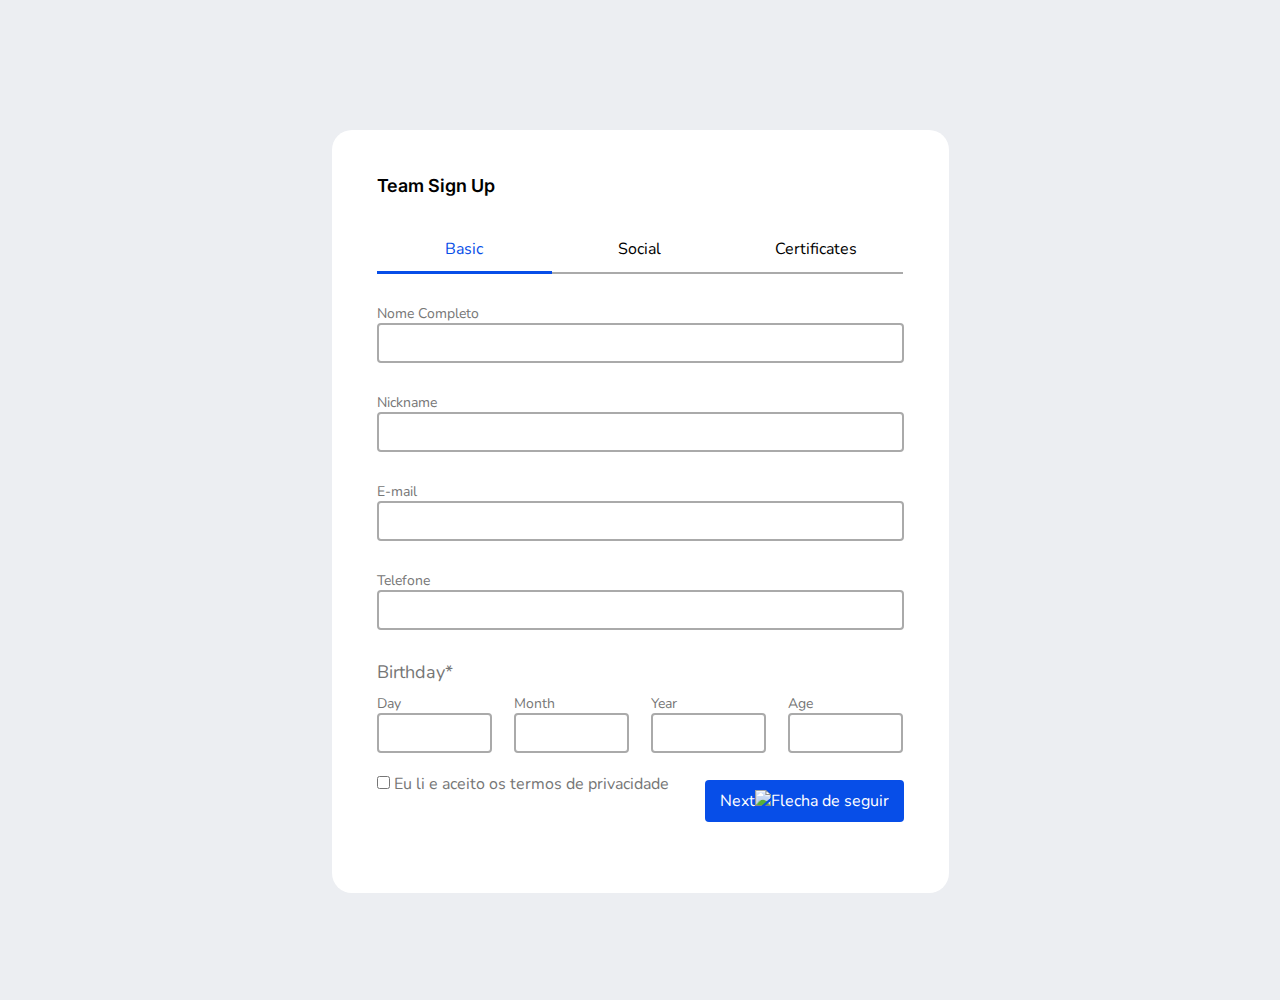
==== index.html @ a8cb8d3a "fix: Acertando navegabilidade das tabs" ====
<!DOCTYPE html>
<html lang="pt-br">
  <head>
    <meta name="viewport" content="width=device-width, initial-scale=1.0" />
    <meta charset="UTF-8" />
    <title>Cadastro de Certificados</title>
    <link rel="stylesheet" href="index.css" />
    <style>
      @import url("https://fonts.googleapis.com/css2?family=Inter:wght@600&display=swap");
    </style>
    <style>
      @import url("https://fonts.googleapis.com/css2?family=Nunito&display=swap");
    </style>
  </head>
  <body>
    <div class="subbody">
      <div class="modal-certificates form-card  displayNone">
        <h4>Certificates</h4>

        <form action="">
          <div class="formbox">
            <p>Certificate</p>
            <input
              class="input"
              type="url"
              value=""
              placeholder="https://www.linkedin.com/in/foo-bar-3a0560104/"
            />
            <img
              class="heart"
              src="./assets/icons/Icon coracao.svg"
              alt=""
              srcset=""
            />
          </div>
          <div class="formbox">
            <p>Certificate</p>
            <input
              class="input"
              type="url"
              value=""
              placeholder="https://www.linkedin.com/in/foo-bar-3a0560104/"
            />
            <img
              class="heart"
              src="./assets/icons/Icon coracao.svg"
              alt=""
              srcset=""
            />
          </div>
          <div class="formbox">
            <p>Certificate</p>
            <input
              class="input"
              type="url"
              value=""
              placeholder="https://www.linkedin.com/in/foo-bar-3a0560104/"
            />
            <img
              class="heart"
              src="./assets/icons/Icon coracao.svg"
              alt=""
              srcset=""
            />
          </div>
          <div class="formbox">
            <p>Certificate</p>
            <input
              class="input"
              type="url"
              value=""
              placeholder="https://www.linkedin.com/in/foo-bar-3a0560104/"
            />
            <img
              class="heart"
              src="./assets/icons/Icon coracao.svg"
              alt=""
              srcset=""
            />
          </div>
          <div class="formbox">
            <p>Certificate</p>
            <input
              class="input"
              type="url"
              value=""
              placeholder="https://www.linkedin.com/in/foo-bar-3a0560104/"
            />
            <img
              class="heart"
              src="./assets/icons/Icon coracao.svg"
              alt=""
              srcset=""
            />
            <img
              id="backbutton"
              src="./assets/icons/Icon Back.svg"
              alt=""
              srcset=""
            />
          </div>
        </form>
      </div>
      <div class="form-card">
        <h4>Team Sign Up</h4>
        <div class="tabs">
          <div
            id="chooseTab1"
            class="chooseTabs choose"
            onclick="formController.clickChoice('chooseTab1')"
          >
            <p>Basic</p>
          </div>
          <div
            id="chooseTab2"
            class="chooseTabs"
            onclick="formController.clickChoice('chooseTab2')"
          >
            <p>Social</p>
          </div>
          <div
            id="chooseTab3"
            class="chooseTabs"
            onclick="formController.clickChoice('chooseTab3')"
          >
            <p>Certificates</p>
          </div>
        </div>
        <div id="tab1" class="card-inputs">   <!--basic-->
          <fieldset class="grupo">
            <div class="formbox">
              <p class="subtitle">Nome Completo</p>

              <input name="nome"  type="text" id="n1" class="input input-tab1" onchange="correcaoDoDado('n1')" required />
            </div>
            <div class="formbox">
              <p class="subtitle">Nickname</p>

              <input name="nickname"  type="text" id="nk" class="input input-tab1" onchange="correcaoDoDado('nk')" required />
            </div>
            <div class="formbox">
              <p class="subtitle">E-mail</p>

              <input name="email"  type="email" id="email" class="input input-tab1" onchange="correcaoDoDado('email')" required />
            </div>
            <div class="formbox">
              <p class="subtitle">Telefone</p>

              <input name="telefone"  type="text" id="tel" class="input input-tab1" onchange="correcaoDoDado('tel')" required />
            </div>
              <p id="birthday-text" class="subtitle">Birthday*</p>
            <div class="birthday">
              <div class="birthday-date">
                <p class="subtitle">Day</p>
                <input type="number" name="" id="">
              </div>
              <div class="birthday-date">
                <p class="subtitle">Month</p>
                <input type="number" name="" id="">
              </div>
              <div class="birthday-date">
                <p class="subtitle">Year</p>
                <input type="number" name="" id="">
              </div>
              <div class="birthday-date">
                <p class="subtitle">Age</p>
                <input type="number" name="" id="">
              </div>
            </div>
        
            <p class="subtitle checkbox" >
              <input name="termos" id="frase" class="input-tab1" type="checkbox" required onchange="correcaoDoDado('frase')"/> Eu li e aceito os
              termos de privacidade
            </p>
          </fieldset>
        </div>
        <div class="card-inputs displayNone" id="midias"> <!--socialTab-->
          <fieldset class="grupo">
            <legend class="title">Mídias Socias</legend>

            <p class="subtitle">LinkedIn</p>
            <input name=""  type="text" id="linkedin" required />

            <p class="subtitle">GitHub</p>
            <input name=""  type="text" id="github" required />
          </fieldset>
        </div>
        <div id="tab3" class="card-inputs displayNone">
          <p>Oi</p>
        </div>
        <div id="footerForm">
          <button
            id="btnNext"
            onclick="formController.nextForm()"
            class="btnDefault"
          >
            Next
            <img src="assets/icons/Trailing Icon.svg" alt="Flecha de seguir" />
          </button>
          <button
            id="btnFinish"
            onclick="formController.finishForm()"
            class="btnDefault displayNone"
          >
            <img
              src="assets/icons/Leading Icon.svg"
              alt="Check de confirmação"
            />
            Finish
          </button>
        </div>
        <!-- <input type="submit"  id="next-button" value="Next >"> -->
      </div>
      <!--form-card-->
    </div>
    <script src="js/controller/FormsController.js"></script>
    <script src="js/services/ValidationForms.js"></script>
    <script>
      var formController = new FormsController();
    </script>
  </body>
</html>
---- index.css ----
* {
  font-family: Nunito, sans-serif;
  padding: 0;
  margin: 0;
  border: 0;
  outline: none;
  box-sizing: border-box;
}

#midias {
  /* display: none; */
}

h4 {
  font-size: 24px;
  font-family: Inter;
  font-weight: 600;
  margin: 0;
}

.subbody {
  background-color: #eceef2;
  width: 100%;
  height: 1000px;
  padding-top: 130px;
}

.form-card {
  max-width: 617px;
  max-height: 763px;
  width: 100%;
  height: 100%;
  background-color: white;
  margin: auto;
  border-radius: 20px;
  padding: 45px;
}

.form-card h4 {
  font-size: 24px;
}

.tabs {
  display: flex;
  flex-flow: row;
  align-items: center;
  height: 48px;
  width: 100%;
  margin-top: 30px;
}

.chooseTabs {
  height: 48px;
  width: 33.33%;
  display: flex;
  flex-flow: column;
  text-align: center;
  justify-content: center;
  font-size: 16px;
  font-family: Nunito;
  border-bottom: solid 2px #aaa;
  cursor: pointer;
}
.choose {
  transition: border 0.5s, color 0.5s;
  color: #074ee8;
  border-bottom: solid 3px #074ee8;
}

.nome,
.nickname {
  width: 515px;
  height: 16px;
  top: -20px;
  font-family: Nunito;
  font-style: normal;
  font-size: 14px;
  line-height: 16px;
  font-weight: 400;
}

.title {
  width: 515px;
  height: 48px;
  top: 391px;
  left: 236px;
}

#footerForm {
  display: flex;
  flex-direction: row-reverse;
  /* padding: 45px 0; */
}
.btnDefault {
  display: flex;
  align-items: center;
  background-color: #074ee8;
  font-size: 16px;
  font-family: Nunito;
  color: #fff;
  padding: 10px 15px;
  border: none;
  border-radius: 4px;
  cursor: pointer;
}
.btnDefault:active {
  background-color: #0e42b1;
}

.birthday {
  display: flex;
  flex-flow: row;
  justify-content: space-between;
  margin: 10px 0;
}

.birthday-date {
  display: flex;
  width: 22%;
  flex-flow: column;
}

.birthday-date input {
  font-size: 16px;
  color: #767676;
  border: 2px solid #aaaaaa;
  border-radius: 4px;
  width: 100%;
  height: 40px;
  padding-left: 10px;
}

#birthday-text {
  font-size: 18px;
}

.checkbox {
  margin-top: 20px;
  font-size: 16px !important;
}
/* #next-button{
width: 82px;
height: 40px;
background-color:#074EE8;
border-radius: 4px;
color: white;
font-family: Nunito, sans-serif;
font-size: 16px;
bottom: 0;
float:right;
margin-top: 10px;
} */

.form-card {
  max-width: 617px;
  max-height: 763px;
  width: 100%;
  height: 100%;
  background-color: white;
  margin: auto;
  border-radius: 20px;
  padding: 45px;
}

.form-card h4 {
  font-size: 18px;
}

.tabs {
  display: flex;
  flex-flow: row;
  align-items: center;
  height: 48px;
  width: 100%;
  margin-top: 30px;
}

.chooseTabs {
  height: 48px;
  width: 33.33%;
  display: flex;
  flex-flow: column;
  text-align: center;
  justify-content: center;
  font-size: 16px;
  font-family: Nunito;
  border-bottom: solid 2px #aaa;
  cursor: pointer;
}
.choose {
  transition: border 0.5s, color 0.5s;
  color: #074ee8;
  border-bottom: solid 3px #074ee8;
}

.card-inputs {
  width: 100%;
  height: 506px;
}

.btnDefault {
  display: flex;
  align-items: center;
  background-color: #074ee8;
  font-size: 16px;
  font-family: Nunito;
  color: #fff;
  padding: 10px 15px;
  border: none;
  border-radius: 4px;
  cursor: pointer;
}
.btnDefault:active {
  background-color: #0e42b1;
}
.displayNone {
  display: none;
}

.modal-certificates {
  z-index: 1;
  max-width: 617px;
  max-height: 763px;
  width: 100%;
  height: 100%;
  background-color: white;
  margin: auto;
  border-radius: 20px;
  padding: 45px;
}

.modal-certificates p,
.subtitle {
  font-size: 14px;
  color: #767676;
}

.formbox {
  margin: 30px 0;
}

.input {
  font-size: 16px;
  color: #767676;
  border: 2px solid #aaaaaa;
  border-radius: 4px;
  width: 100%;
  height: 40px;
  padding-left: 10px;
}

.heart {
  float: right;
  margin: -28px 10px 0 0;
  position: relative;
  cursor: pointer;
}
.modal-certificates h4 {
  font-size: 18px;
  margin-bottom: 80px;
}

#backbutton {
  float: right;
  margin-top: 55px;
}

@media only screen and (max-width: 655px) {
  .form-card {
    width: 95%;
    margin: auto;
    padding: 22px;
  }
}
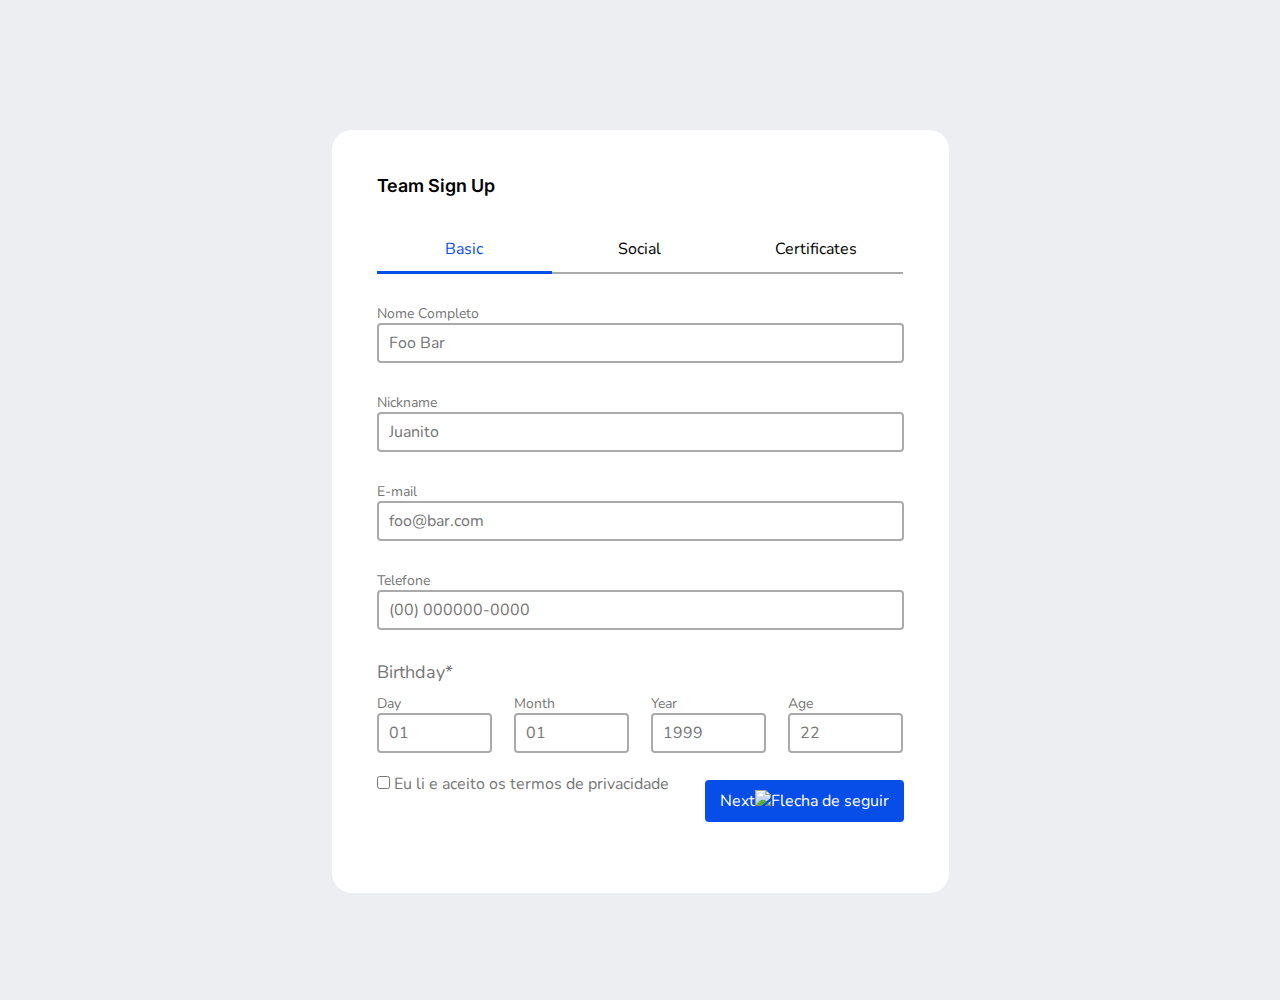
==== commit f2c768a7: "feat: tab 3 funcionando" ====
--- a/index.html
+++ b/index.html
@@ -1,222 +1,200 @@
 <!DOCTYPE html>
 <html lang="pt-br">
-  <head>
-    <meta name="viewport" content="width=device-width, initial-scale=1.0" />
-    <meta charset="UTF-8" />
-    <title>Cadastro de Certificados</title>
-    <link rel="stylesheet" href="index.css" />
-    <style>
-      @import url("https://fonts.googleapis.com/css2?family=Inter:wght@600&display=swap");
-    </style>
-    <style>
-      @import url("https://fonts.googleapis.com/css2?family=Nunito&display=swap");
-    </style>
-  </head>
-  <body>
-    <div class="subbody">
-      <div class="modal-certificates form-card  displayNone">
-        <h4>Certificates</h4>
-
-        <form action="">
-          <div class="formbox">
-            <p>Certificate</p>
-            <input
-              class="input"
-              type="url"
-              value=""
-              placeholder="https://www.linkedin.com/in/foo-bar-3a0560104/"
-            />
-            <img
-              class="heart"
-              src="./assets/icons/Icon coracao.svg"
-              alt=""
-              srcset=""
-            />
-          </div>
-          <div class="formbox">
-            <p>Certificate</p>
-            <input
-              class="input"
-              type="url"
-              value=""
-              placeholder="https://www.linkedin.com/in/foo-bar-3a0560104/"
-            />
-            <img
-              class="heart"
-              src="./assets/icons/Icon coracao.svg"
-              alt=""
-              srcset=""
-            />
-          </div>
-          <div class="formbox">
-            <p>Certificate</p>
-            <input
-              class="input"
-              type="url"
-              value=""
-              placeholder="https://www.linkedin.com/in/foo-bar-3a0560104/"
-            />
-            <img
-              class="heart"
-              src="./assets/icons/Icon coracao.svg"
-              alt=""
-              srcset=""
-            />
-          </div>
-          <div class="formbox">
-            <p>Certificate</p>
-            <input
-              class="input"
-              type="url"
-              value=""
-              placeholder="https://www.linkedin.com/in/foo-bar-3a0560104/"
-            />
-            <img
-              class="heart"
-              src="./assets/icons/Icon coracao.svg"
-              alt=""
-              srcset=""
-            />
-          </div>
-          <div class="formbox">
-            <p>Certificate</p>
-            <input
-              class="input"
-              type="url"
-              value=""
-              placeholder="https://www.linkedin.com/in/foo-bar-3a0560104/"
-            />
-            <img
-              class="heart"
-              src="./assets/icons/Icon coracao.svg"
-              alt=""
-              srcset=""
-            />
-            <img
-              id="backbutton"
-              src="./assets/icons/Icon Back.svg"
-              alt=""
-              srcset=""
-            />
-          </div>
-        </form>
-      </div>
-      <div class="form-card">
-        <h4>Team Sign Up</h4>
-        <div class="tabs">
-          <div
-            id="chooseTab1"
-            class="chooseTabs choose"
-            onclick="formController.clickChoice('chooseTab1')"
-          >
-            <p>Basic</p>
-          </div>
-          <div
-            id="chooseTab2"
-            class="chooseTabs"
-            onclick="formController.clickChoice('chooseTab2')"
-          >
-            <p>Social</p>
-          </div>
-          <div
-            id="chooseTab3"
-            class="chooseTabs"
-            onclick="formController.clickChoice('chooseTab3')"
-          >
-            <p>Certificates</p>
-          </div>
-        </div>
-        <div id="tab1" class="card-inputs">   <!--basic-->
-          <fieldset class="grupo">
-            <div class="formbox">
-              <p class="subtitle">Nome Completo</p>
-
-              <input name="nome"  type="text" id="n1" class="input input-tab1" onchange="correcaoDoDado('n1')" required />
-            </div>
-            <div class="formbox">
-              <p class="subtitle">Nickname</p>
-
-              <input name="nickname"  type="text" id="nk" class="input input-tab1" onchange="correcaoDoDado('nk')" required />
-            </div>
-            <div class="formbox">
-              <p class="subtitle">E-mail</p>
-
-              <input name="email"  type="email" id="email" class="input input-tab1" onchange="correcaoDoDado('email')" required />
-            </div>
-            <div class="formbox">
-              <p class="subtitle">Telefone</p>
-
-              <input name="telefone"  type="text" id="tel" class="input input-tab1" onchange="correcaoDoDado('tel')" required />
-            </div>
-              <p id="birthday-text" class="subtitle">Birthday*</p>
-            <div class="birthday">
-              <div class="birthday-date">
-                <p class="subtitle">Day</p>
-                <input type="number" name="" id="">
-              </div>
-              <div class="birthday-date">
-                <p class="subtitle">Month</p>
-                <input type="number" name="" id="">
-              </div>
-              <div class="birthday-date">
-                <p class="subtitle">Year</p>
-                <input type="number" name="" id="">
-              </div>
-              <div class="birthday-date">
-                <p class="subtitle">Age</p>
-                <input type="number" name="" id="">
-              </div>
-            </div>
-        
-            <p class="subtitle checkbox" >
-              <input name="termos" id="frase" class="input-tab1" type="checkbox" required onchange="correcaoDoDado('frase')"/> Eu li e aceito os
-              termos de privacidade
-            </p>
-          </fieldset>
-        </div>
-        <div class="card-inputs displayNone" id="midias"> <!--socialTab-->
-          <fieldset class="grupo">
-            <legend class="title">Mídias Socias</legend>
-
+
+<head>
+  <meta name="viewport" content="width=device-width, initial-scale=1.0" />
+  <meta charset="UTF-8" />
+  <title>Cadastro de Certificados</title>
+  <link rel="stylesheet" href="index.css" />
+  <style>
+    @import url("https://fonts.googleapis.com/css2?family=Inter:wght@600&display=swap");
+  </style>
+  <style>
+    @import url("https://fonts.googleapis.com/css2?family=Nunito&display=swap");
+  </style>
+</head>
+
+<body>
+  <div class="subbody">
+    <div class="modal-certificates form-card  displayNone">
+      <h4>Certificates</h4>
+
+      <form action="">
+        <div class="formbox">
+          <p>Certificate</p>
+          <input class="input" type="url" value="" placeholder="https://www.linkedin.com/in/foo-bar-3a0560104/" />
+          <img class="heart" src="./assets/icons/Icon coracao.svg" alt="" srcset="" />
+        </div>
+        <div class="formbox">
+          <p>Certificate</p>
+          <input class="input" type="url" value="" placeholder="https://www.linkedin.com/in/foo-bar-3a0560104/" />
+          <img class="heart" src="./assets/icons/Icon coracao.svg" alt="" srcset="" />
+        </div>
+        <div class="formbox">
+          <p>Certificate</p>
+          <input class="input" type="url" value="" placeholder="https://www.linkedin.com/in/foo-bar-3a0560104/" />
+          <img class="heart" src="./assets/icons/Icon coracao.svg" alt="" srcset="" />
+        </div>
+        <div class="formbox">
+          <p>Certificate</p>
+          <input class="input" type="url" value="" placeholder="https://www.linkedin.com/in/foo-bar-3a0560104/" />
+          <img class="heart" src="./assets/icons/Icon coracao.svg" alt="" srcset="" />
+        </div>
+        <div class="formbox">
+          <p>Certificate</p>
+          <input class="input" type="url" value="" placeholder="https://www.linkedin.com/in/foo-bar-3a0560104/" />
+          <img class="heart" src="./assets/icons/Icon coracao.svg" alt="" srcset="" />
+          <img id="backbutton" src="./assets/icons/Icon Back.svg" alt="" srcset="" />
+        </div>
+      </form>
+    </div>
+    <div class="form-card">
+      <h4>Team Sign Up</h4>
+      <!-- NAVBAR TABS -->
+      <div class="tabs">
+        <div id="chooseTab1" class="chooseTabs choose" onclick="formController.clickChoice('chooseTab1')">
+          <p>Basic</p>
+        </div>
+        <div id="chooseTab2" class="chooseTabs" onclick="formController.clickChoice('chooseTab2')">
+          <p>Social</p>
+        </div>
+        <div id="chooseTab3" class="chooseTabs" onclick="formController.clickChoice('chooseTab3')">
+          <p>Certificates</p>
+        </div>
+      </div>
+      <!-- TAB 1 -->
+      <div id="tab1" class="card-inputs">
+        <!--basic-->
+        <fieldset class="grupo">
+          <div class="formbox">
+            <p class="subtitle">Nome Completo</p>
+
+            <input name="nome" type="text" id="n1" class="input input-tab1" onchange="correcaoDoDado('n1')"
+            placeholder="Foo Bar" required />
+          </div>
+          <div class="formbox">
+            <p class="subtitle">Nickname</p>
+
+            <input name="nickname" type="text" id="nk" class="input input-tab1" onchange="correcaoDoDado('nk')"
+            placeholder="Juanito"  required />
+          </div>
+          <div class="formbox">
+            <p class="subtitle">E-mail</p>
+
+            <input name="email" type="email" id="email" class="input input-tab1" onchange="correcaoDoDado('email')"
+            placeholder="foo@bar.com" required />
+          </div>
+          <div class="formbox">
+            <p class="subtitle">Telefone</p>
+
+            <input name="telefone" type="text" id="tel" class="input input-tab1" onchange="correcaoDoDado('tel')"
+             placeholder="(00) 000000-0000" required />
+          </div>
+          <p id="birthday-text" class="subtitle">Birthday*</p>
+          <div class="birthday">
+            <div class="birthday-date">
+              <p class="subtitle">Day</p>
+              <input type="number" name="" id="" placeholder="01">
+            </div>
+            <div class="birthday-date">
+              <p class="subtitle">Month</p>
+              <input type="number" name="" id="" placeholder="01">
+            </div>
+            <div class="birthday-date">
+              <p class="subtitle">Year</p>
+              <input type="number" name="" id="" placeholder="1999">
+            </div>
+            <div class="birthday-date">
+              <p class="subtitle">Age</p>
+              <input type="number" name="" id="" placeholder="22">
+            </div>
+          </div>
+
+          <p class="subtitle checkbox">
+            <input name="termos" id="frase" class="input-tab1" type="checkbox" required
+              onchange="correcaoDoDado('frase')" /> Eu li e aceito os
+            termos de privacidade
+          </p>
+        </fieldset>
+      </div>
+      <div class="card-inputs displayNone" id="midias">
+        <!--socialTab-->
+        <!-- TAB 2 -->
+
+
+        <fieldset class="grupo">
+          <div class="formbox">
             <p class="subtitle">LinkedIn</p>
-            <input name=""  type="text" id="linkedin" required />
-
+            <input name="linkedIn" type="url" id="linkedin" class="input input-tab2"
+              placeholder="https://www.linkedin.com/in/foo-bar-3a0560104/" required />
+          </div>
+
+          <div class="formbox">
             <p class="subtitle">GitHub</p>
-            <input name=""  type="text" id="github" required />
-          </fieldset>
-        </div>
-        <div id="tab3" class="card-inputs displayNone">
-          <p>Oi</p>
-        </div>
-        <div id="footerForm">
-          <button
-            id="btnNext"
-            onclick="formController.nextForm()"
-            class="btnDefault"
-          >
-            Next
-            <img src="assets/icons/Trailing Icon.svg" alt="Flecha de seguir" />
-          </button>
-          <button
-            id="btnFinish"
-            onclick="formController.finishForm()"
-            class="btnDefault displayNone"
-          >
-            <img
-              src="assets/icons/Leading Icon.svg"
-              alt="Check de confirmação"
-            />
-            Finish
-          </button>
-        </div>
-        <!-- <input type="submit"  id="next-button" value="Next >"> -->
-      </div>
-      <!--form-card-->
+            <input name="Github" type="url" id="Github" class="input input-tab2"
+              placeholder="https://www.linkedin.com/in/foo-bar-3a0560104/" required />
+          </div>
+
+
+        </fieldset>
+      </div>
+      <!-- CERTIFICATES -->
+      <!-- TAB3 -->
+      <div id="tab3" class="card-inputs displayNone">
+        <fieldset>
+          <div class="formbox">
+            <p class="subtitle">Certificates</p>
+            <input type="url" id="certificate" name="certificate" class="input input-tab3"
+              placeholder="https://www.linkedin.com/in/foo-bar-3a0560104/">
+            <img src="assets/icons/Icon coracao.svg" alt="favorito" name="favorito" class="heart">
+          </div>
+
+          <div class="formbox flexflow">
+            <button id="btnmore" onclick="" class="btnDefault">
+              <img src="assets/icons/Vector.svg" alt="Sinal de mais">
+              More
+            </button>
+          </div>
+
+          <div class="formbox">
+            <p class="subtitle">Team Name*</p>
+            <input type="url" id="teamName" name="teamName" class="input input-tab3"
+              placeholder="https://www.linkedin.com/in/foo-bar-3a0560104/" required>
+          </div>
+
+          <div class="formbox">
+            <p class="subtitle">Institution*</p>
+            <input type="text" id="institution" name="institution" class="input" placeholder="Universidade da Paraíba"
+              required>
+          </div>
+
+          <div class="formbox">
+            <p class="subtitle">Graduation*</p>
+            <input type="text" id="graduation" name="graduation" class="input" placeholder="Ciências da Computação"
+              required>
+          </div>
+
+        </fieldset>
+      </div>
+      <div id="footerForm">
+        <button id="btnNext" onclick="formController.nextForm()" class="btnDefault">
+          Next
+          <img src="assets/icons/Trailing Icon.svg" alt="Flecha de seguir" />
+        </button>
+        <button id="btnFinish" onclick="formController.finishForm()" class="btnDefault displayNone">
+          <img src="assets/icons/Leading Icon.svg" alt="Check de confirmação" />
+          Finish
+        </button>
+      </div>
+      <!-- <input type="submit"  id="next-button" value="Next >"> -->
     </div>
-    <script src="js/controller/FormsController.js"></script>
-    <script src="js/services/ValidationForms.js"></script>
-    <script>
-      var formController = new FormsController();
-    </script>
-  </body>
-</html>
+    <!--form-card-->
+  </div>
+  <script src="js/controller/FormsController.js"></script>
+  <script src="js/services/ValidationForms.js"></script>
+  <script>
+    var formController = new FormsController();
+  </script>
+</body>
+
+</html>--- a/index.css
+++ b/index.css
@@ -16,6 +16,11 @@
   font-family: Inter;
   font-weight: 600;
   margin: 0;
+}
+
+.warning{
+  position: absolute;
+  color: #DD5555;
 }
 
 .subbody {
@@ -209,6 +214,7 @@
   border: none;
   border-radius: 4px;
   cursor: pointer;
+
 }
 .btnDefault:active {
   background-color: #0e42b1;
@@ -263,6 +269,12 @@
 #backbutton {
   float: right;
   margin-top: 55px;
+}
+
+
+.flexflow{
+  display: flex;
+  justify-content: flex-end;
 }
 
 @media only screen and (max-width: 655px) {
@@ -271,4 +283,10 @@
     margin: auto;
     padding: 22px;
   }
-}
+  .btnDefault{
+    margin-top: 30px;
+  }
+}
+
+
+
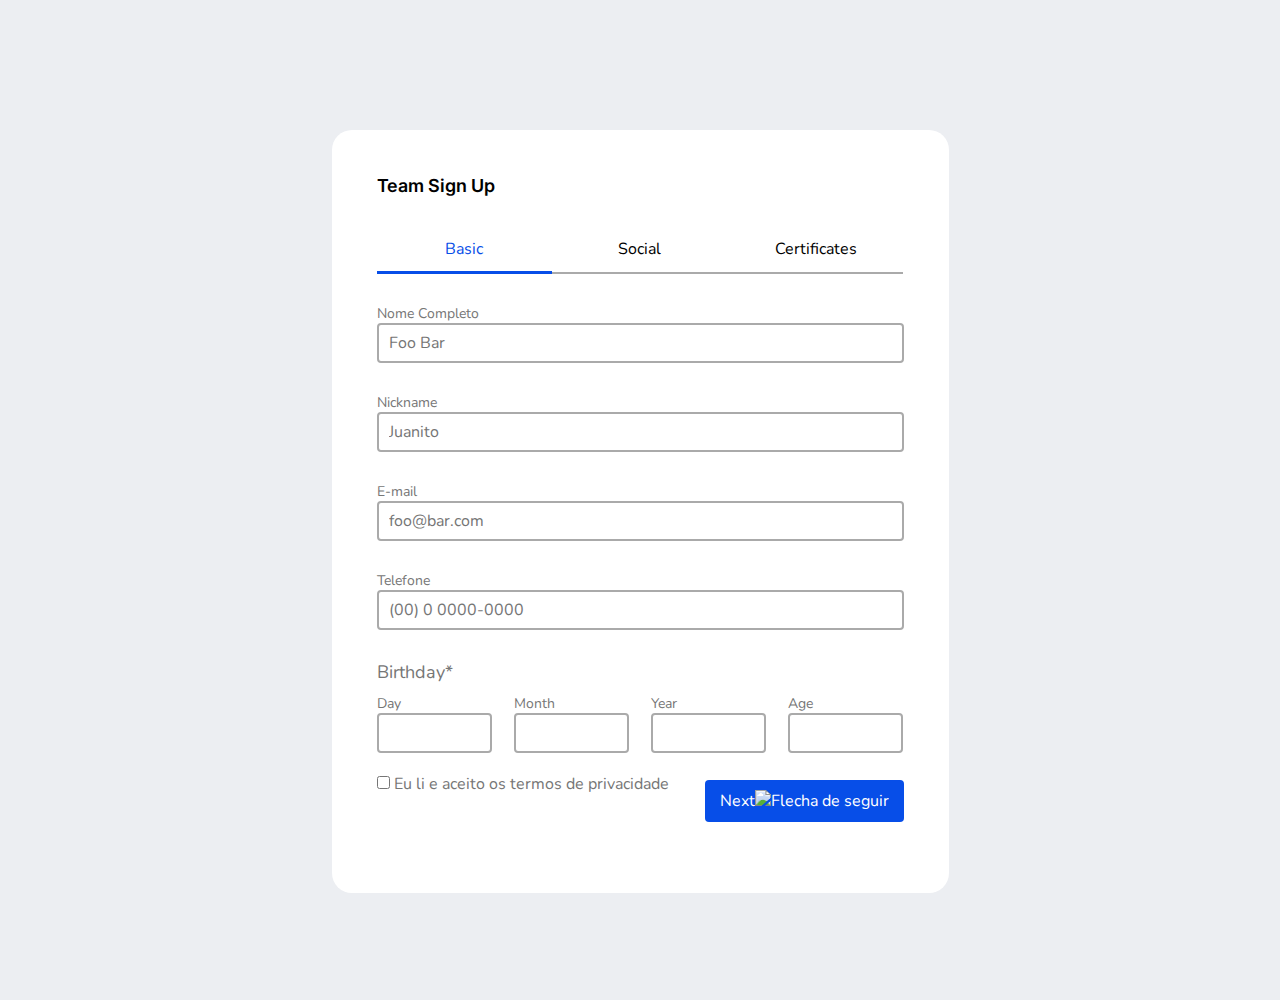
==== commit a9cbd7b7: "feat: Validação dos campos adicionais da tab1" ====
--- a/index.html
+++ b/index.html
@@ -1,200 +1,350 @@
 <!DOCTYPE html>
 <html lang="pt-br">
-
-<head>
-  <meta name="viewport" content="width=device-width, initial-scale=1.0" />
-  <meta charset="UTF-8" />
-  <title>Cadastro de Certificados</title>
-  <link rel="stylesheet" href="index.css" />
-  <style>
-    @import url("https://fonts.googleapis.com/css2?family=Inter:wght@600&display=swap");
-  </style>
-  <style>
-    @import url("https://fonts.googleapis.com/css2?family=Nunito&display=swap");
-  </style>
-</head>
-
-<body>
-  <div class="subbody">
-    <div class="modal-certificates form-card  displayNone">
-      <h4>Certificates</h4>
-
-      <form action="">
-        <div class="formbox">
-          <p>Certificate</p>
-          <input class="input" type="url" value="" placeholder="https://www.linkedin.com/in/foo-bar-3a0560104/" />
-          <img class="heart" src="./assets/icons/Icon coracao.svg" alt="" srcset="" />
-        </div>
-        <div class="formbox">
-          <p>Certificate</p>
-          <input class="input" type="url" value="" placeholder="https://www.linkedin.com/in/foo-bar-3a0560104/" />
-          <img class="heart" src="./assets/icons/Icon coracao.svg" alt="" srcset="" />
-        </div>
-        <div class="formbox">
-          <p>Certificate</p>
-          <input class="input" type="url" value="" placeholder="https://www.linkedin.com/in/foo-bar-3a0560104/" />
-          <img class="heart" src="./assets/icons/Icon coracao.svg" alt="" srcset="" />
-        </div>
-        <div class="formbox">
-          <p>Certificate</p>
-          <input class="input" type="url" value="" placeholder="https://www.linkedin.com/in/foo-bar-3a0560104/" />
-          <img class="heart" src="./assets/icons/Icon coracao.svg" alt="" srcset="" />
-        </div>
-        <div class="formbox">
-          <p>Certificate</p>
-          <input class="input" type="url" value="" placeholder="https://www.linkedin.com/in/foo-bar-3a0560104/" />
-          <img class="heart" src="./assets/icons/Icon coracao.svg" alt="" srcset="" />
-          <img id="backbutton" src="./assets/icons/Icon Back.svg" alt="" srcset="" />
-        </div>
-      </form>
+  <head>
+    <meta name="viewport" content="width=device-width, initial-scale=1.0" />
+    <meta charset="UTF-8" />
+    <title>Cadastro de Certificados</title>
+    <link rel="stylesheet" href="index.css" />
+    <style>
+      @import url("https://fonts.googleapis.com/css2?family=Inter:wght@600&display=swap");
+    </style>
+    <style>
+      @import url("https://fonts.googleapis.com/css2?family=Nunito&display=swap");
+    </style>
+  </head>
+
+  <body>
+    <div class="subbody">
+      <div class="modal-certificates form-card displayNone">
+        <h4>Certificates</h4>
+
+        <form action="">
+          <div class="formbox">
+            <p>Certificate</p>
+            <input
+              class="input"
+              type="url"
+              value=""
+              placeholder="https://www.linkedin.com/in/foo-bar-3a0560104/"
+            />
+            <img
+              class="heart"
+              src="./assets/icons/Icon coracao.svg"
+              alt=""
+              srcset=""
+            />
+          </div>
+          <div class="formbox">
+            <p>Certificate</p>
+            <input
+              class="input"
+              type="url"
+              value=""
+              placeholder="https://www.linkedin.com/in/foo-bar-3a0560104/"
+            />
+            <img
+              class="heart"
+              src="./assets/icons/Icon coracao.svg"
+              alt=""
+              srcset=""
+            />
+          </div>
+          <div class="formbox">
+            <p>Certificate</p>
+            <input
+              class="input"
+              type="url"
+              value=""
+              placeholder="https://www.linkedin.com/in/foo-bar-3a0560104/"
+            />
+            <img
+              class="heart"
+              src="./assets/icons/Icon coracao.svg"
+              alt=""
+              srcset=""
+            />
+          </div>
+          <div class="formbox">
+            <p>Certificate</p>
+            <input
+              class="input"
+              type="url"
+              value=""
+              placeholder="https://www.linkedin.com/in/foo-bar-3a0560104/"
+            />
+            <img
+              class="heart"
+              src="./assets/icons/Icon coracao.svg"
+              alt=""
+              srcset=""
+            />
+          </div>
+          <div class="formbox">
+            <p>Certificate</p>
+            <input
+              class="input"
+              type="url"
+              value=""
+              placeholder="https://www.linkedin.com/in/foo-bar-3a0560104/"
+            />
+            <img
+              class="heart"
+              src="./assets/icons/Icon coracao.svg"
+              alt=""
+              srcset=""
+            />
+            <img
+              id="backbutton"
+              src="./assets/icons/Icon Back.svg"
+              alt=""
+              srcset=""
+            />
+          </div>
+        </form>
+      </div>
+      <div class="form-card">
+        <h4>Team Sign Up</h4>
+        <!-- NAVBAR TABS -->
+        <div class="tabs">
+          <div
+            id="chooseTab1"
+            class="chooseTabs choose"
+            onclick="formController.clickChoice('chooseTab1')"
+          >
+            <p>Basic</p>
+          </div>
+          <div
+            id="chooseTab2"
+            class="chooseTabs"
+            onclick="formController.clickChoice('chooseTab2')"
+          >
+            <p>Social</p>
+          </div>
+          <div
+            id="chooseTab3"
+            class="chooseTabs"
+            onclick="formController.clickChoice('chooseTab3')"
+          >
+            <p>Certificates</p>
+          </div>
+        </div>
+        <!-- TAB 1 -->
+        <div id="tab1" class="card-inputs">
+          <!--basic-->
+          <fieldset class="grupo">
+            <div class="formbox">
+              <p class="subtitle">Nome Completo</p>
+
+              <input
+                name="nome"
+                type="text"
+                id="n1"
+                class="input input-tab1"
+                onchange="correcaoDoDado('n1')"
+                placeholder="Foo Bar"
+                required
+              />
+            </div>
+            <div class="formbox">
+              <p class="subtitle">Nickname</p>
+
+              <input
+                name="nickname"
+                type="text"
+                id="nk"
+                class="input input-tab1"
+                onchange="correcaoDoDado('nk')"
+                placeholder="Juanito"
+                required
+              />
+            </div>
+            <div class="formbox">
+              <p class="subtitle">E-mail</p>
+
+              <input
+                name="email"
+                type="email"
+                id="email"
+                class="input input-tab1"
+                onchange="correcaoDoDado('email')"
+                placeholder="foo@bar.com"
+                required
+              />
+            </div>
+            <div class="formbox">
+              <p class="subtitle">Telefone</p>
+
+              <input
+                name="telefone"
+                type="text"
+                id="tel"
+                class="input input-tab1"
+                onchange="correcaoDoDado('tel')"
+                placeholder="(00) 0 0000-0000"
+                required
+              />
+            </div>
+            <p id="birthday-text" class="subtitle">Birthday*</p>
+            <div class="birthday">
+              <div class="birthday-date">
+                <p class="subtitle">Day</p>
+                <input name="day" id="day" class="input-tab1" onchange="correcaoDoDado('day')" type="number" min="01" max="31" />
+              </div>
+
+              <div class="birthday-date">
+                <p class="subtitle">Month</p>
+                <input name="month" id="month" class="input-tab1" onchange="correcaoDoDado('month')" type="number" min="01" max="12" />
+              </div>
+              <div class="birthday-date">
+                <p class="subtitle">Year</p>
+                <input name="year" id="year" class="input-tab1" onchange="correcaoDoDado('year')" type="number" min="1921" max="2021" />
+              </div>
+              <div class="birthday-date">
+                <p class="subtitle">Age</p>
+                <input name="age" id="age" class="input-tab1" onchange="correcaoDoDado('age')" type="number" min="01" max="99" />
+              </div>
+            </div>
+
+            <p class="subtitle checkbox">
+              <input
+                name="termos"
+                id="frase"
+                class="input-tab1"
+                type="checkbox"
+                required
+                onchange="correcaoDoDado('frase')"
+              />
+              Eu li e aceito os termos de privacidade
+            </p>
+          </fieldset>
+        </div>
+        <div class="card-inputs displayNone" id="midias">
+          <!--socialTab-->
+          <!-- TAB 2 -->
+
+          <fieldset class="grupo">
+            <div class="formbox">
+              <p class="subtitle">LinkedIn</p>
+              <input
+                name="linkedIn"
+                type="url"
+                id="linkedin"
+                class="input input-tab2"
+                placeholder="https://www.linkedin.com/in/foo-bar-3a0560104/"
+                required
+                onchange="correcaoDoDado('linkedin')"
+              />
+            </div>
+
+            <div class="formbox">
+              <p class="subtitle">GitHub</p>
+              <input
+                name="Github"
+                type="url"
+                id="Github"
+                class="input input-tab2"
+                placeholder="https://github.com/foobar"
+                required
+                onchange="correcaoDoDado('Github')"
+              />
+            </div>
+          </fieldset>
+        </div>
+        <!-- CERTIFICATES -->
+        <!-- TAB3 -->
+        <div id="tab3" class="card-inputs displayNone">
+          <fieldset>
+            <div class="formbox">
+              <p class="subtitle">Certificates</p>
+              <input
+                type="url"
+                id="certificate"
+                name="certificate"
+                class="input input-tab3"
+                placeholder="https://www.linkedin.com/in/foo-bar-3a0560104/"
+              />
+              <img
+                src="assets/icons/Icon coracao.svg"
+                alt="favorito"
+                name="favorito"
+                class="heart"
+              />
+            </div>
+
+            <div class="formbox flexflow">
+              <button id="btnmore" onclick="" class="btnDefault">
+                <img src="assets/icons/Vector.svg" alt="Sinal de mais" />
+                More
+              </button>
+            </div>
+
+            <div class="formbox">
+              <p class="subtitle">Team Name*</p>
+              <input
+                type="url"
+                id="teamName"
+                name="teamName"
+                class="input input-tab3"
+                placeholder="https://www.linkedin.com/in/foo-bar-3a0560104/"
+                required
+              />
+            </div>
+
+            <div class="formbox">
+              <p class="subtitle">Institution*</p>
+              <input
+                type="text"
+                id="institution"
+                name="institution"
+                class="input"
+                placeholder="Universidade da Paraíba"
+                required
+              />
+            </div>
+
+            <div class="formbox">
+              <p class="subtitle">Graduation*</p>
+              <input
+                type="text"
+                id="graduation"
+                name="graduation"
+                class="input"
+                placeholder="Ciências da Computação"
+                required
+              />
+            </div>
+          </fieldset>
+        </div>
+        <div id="footerForm">
+          <button
+            id="btnNext"
+            onclick="formController.nextForm()"
+            class="btnDefault"
+          >
+            Next
+            <img src="assets/icons/Trailing Icon.svg" alt="Flecha de seguir" />
+          </button>
+          <button
+            id="btnFinish"
+            onclick="formController.finishForm()"
+            class="btnDefault displayNone"
+          >
+            <img
+              src="assets/icons/Leading Icon.svg"
+              alt="Check de confirmação"
+            />
+            Finish
+          </button>
+        </div>
+        <!-- <input type="submit"  id="next-button" value="Next >"> -->
+      </div>
+      <!--form-card-->
     </div>
-    <div class="form-card">
-      <h4>Team Sign Up</h4>
-      <!-- NAVBAR TABS -->
-      <div class="tabs">
-        <div id="chooseTab1" class="chooseTabs choose" onclick="formController.clickChoice('chooseTab1')">
-          <p>Basic</p>
-        </div>
-        <div id="chooseTab2" class="chooseTabs" onclick="formController.clickChoice('chooseTab2')">
-          <p>Social</p>
-        </div>
-        <div id="chooseTab3" class="chooseTabs" onclick="formController.clickChoice('chooseTab3')">
-          <p>Certificates</p>
-        </div>
-      </div>
-      <!-- TAB 1 -->
-      <div id="tab1" class="card-inputs">
-        <!--basic-->
-        <fieldset class="grupo">
-          <div class="formbox">
-            <p class="subtitle">Nome Completo</p>
-
-            <input name="nome" type="text" id="n1" class="input input-tab1" onchange="correcaoDoDado('n1')"
-            placeholder="Foo Bar" required />
-          </div>
-          <div class="formbox">
-            <p class="subtitle">Nickname</p>
-
-            <input name="nickname" type="text" id="nk" class="input input-tab1" onchange="correcaoDoDado('nk')"
-            placeholder="Juanito"  required />
-          </div>
-          <div class="formbox">
-            <p class="subtitle">E-mail</p>
-
-            <input name="email" type="email" id="email" class="input input-tab1" onchange="correcaoDoDado('email')"
-            placeholder="foo@bar.com" required />
-          </div>
-          <div class="formbox">
-            <p class="subtitle">Telefone</p>
-
-            <input name="telefone" type="text" id="tel" class="input input-tab1" onchange="correcaoDoDado('tel')"
-             placeholder="(00) 000000-0000" required />
-          </div>
-          <p id="birthday-text" class="subtitle">Birthday*</p>
-          <div class="birthday">
-            <div class="birthday-date">
-              <p class="subtitle">Day</p>
-              <input type="number" name="" id="" placeholder="01">
-            </div>
-            <div class="birthday-date">
-              <p class="subtitle">Month</p>
-              <input type="number" name="" id="" placeholder="01">
-            </div>
-            <div class="birthday-date">
-              <p class="subtitle">Year</p>
-              <input type="number" name="" id="" placeholder="1999">
-            </div>
-            <div class="birthday-date">
-              <p class="subtitle">Age</p>
-              <input type="number" name="" id="" placeholder="22">
-            </div>
-          </div>
-
-          <p class="subtitle checkbox">
-            <input name="termos" id="frase" class="input-tab1" type="checkbox" required
-              onchange="correcaoDoDado('frase')" /> Eu li e aceito os
-            termos de privacidade
-          </p>
-        </fieldset>
-      </div>
-      <div class="card-inputs displayNone" id="midias">
-        <!--socialTab-->
-        <!-- TAB 2 -->
-
-
-        <fieldset class="grupo">
-          <div class="formbox">
-            <p class="subtitle">LinkedIn</p>
-            <input name="linkedIn" type="url" id="linkedin" class="input input-tab2"
-              placeholder="https://www.linkedin.com/in/foo-bar-3a0560104/" required />
-          </div>
-
-          <div class="formbox">
-            <p class="subtitle">GitHub</p>
-            <input name="Github" type="url" id="Github" class="input input-tab2"
-              placeholder="https://www.linkedin.com/in/foo-bar-3a0560104/" required />
-          </div>
-
-
-        </fieldset>
-      </div>
-      <!-- CERTIFICATES -->
-      <!-- TAB3 -->
-      <div id="tab3" class="card-inputs displayNone">
-        <fieldset>
-          <div class="formbox">
-            <p class="subtitle">Certificates</p>
-            <input type="url" id="certificate" name="certificate" class="input input-tab3"
-              placeholder="https://www.linkedin.com/in/foo-bar-3a0560104/">
-            <img src="assets/icons/Icon coracao.svg" alt="favorito" name="favorito" class="heart">
-          </div>
-
-          <div class="formbox flexflow">
-            <button id="btnmore" onclick="" class="btnDefault">
-              <img src="assets/icons/Vector.svg" alt="Sinal de mais">
-              More
-            </button>
-          </div>
-
-          <div class="formbox">
-            <p class="subtitle">Team Name*</p>
-            <input type="url" id="teamName" name="teamName" class="input input-tab3"
-              placeholder="https://www.linkedin.com/in/foo-bar-3a0560104/" required>
-          </div>
-
-          <div class="formbox">
-            <p class="subtitle">Institution*</p>
-            <input type="text" id="institution" name="institution" class="input" placeholder="Universidade da Paraíba"
-              required>
-          </div>
-
-          <div class="formbox">
-            <p class="subtitle">Graduation*</p>
-            <input type="text" id="graduation" name="graduation" class="input" placeholder="Ciências da Computação"
-              required>
-          </div>
-
-        </fieldset>
-      </div>
-      <div id="footerForm">
-        <button id="btnNext" onclick="formController.nextForm()" class="btnDefault">
-          Next
-          <img src="assets/icons/Trailing Icon.svg" alt="Flecha de seguir" />
-        </button>
-        <button id="btnFinish" onclick="formController.finishForm()" class="btnDefault displayNone">
-          <img src="assets/icons/Leading Icon.svg" alt="Check de confirmação" />
-          Finish
-        </button>
-      </div>
-      <!-- <input type="submit"  id="next-button" value="Next >"> -->
-    </div>
-    <!--form-card-->
-  </div>
-  <script src="js/controller/FormsController.js"></script>
-  <script src="js/services/ValidationForms.js"></script>
-  <script>
-    var formController = new FormsController();
-  </script>
-</body>
-
-</html>+    <script src="js/controller/FormsController.js"></script>
+    <script src="js/services/ValidationForms.js"></script>
+    <script>
+      var formController = new FormsController();
+      let atualYear = new Date().getFullYear();
+    </script>
+  </body>
+</html>
--- a/index.css
+++ b/index.css
@@ -7,10 +7,6 @@
   box-sizing: border-box;
 }
 
-#midias {
-  /* display: none; */
-}
-
 h4 {
   font-size: 24px;
   font-family: Inter;
@@ -18,9 +14,9 @@
   margin: 0;
 }
 
-.warning{
+.warning {
   position: absolute;
-  color: #DD5555;
+  color: #dd5555;
 }
 
 .subbody {
@@ -120,9 +116,7 @@
 }
 
 .birthday-date {
-  display: flex;
   width: 22%;
-  flex-flow: column;
 }
 
 .birthday-date input {
@@ -214,7 +208,6 @@
   border: none;
   border-radius: 4px;
   cursor: pointer;
-
 }
 .btnDefault:active {
   background-color: #0e42b1;
@@ -271,8 +264,7 @@
   margin-top: 55px;
 }
 
-
-.flexflow{
+.flexflow {
   display: flex;
   justify-content: flex-end;
 }
@@ -283,10 +275,7 @@
     margin: auto;
     padding: 22px;
   }
-  .btnDefault{
+  .btnDefault {
     margin-top: 30px;
   }
 }
-
-
-
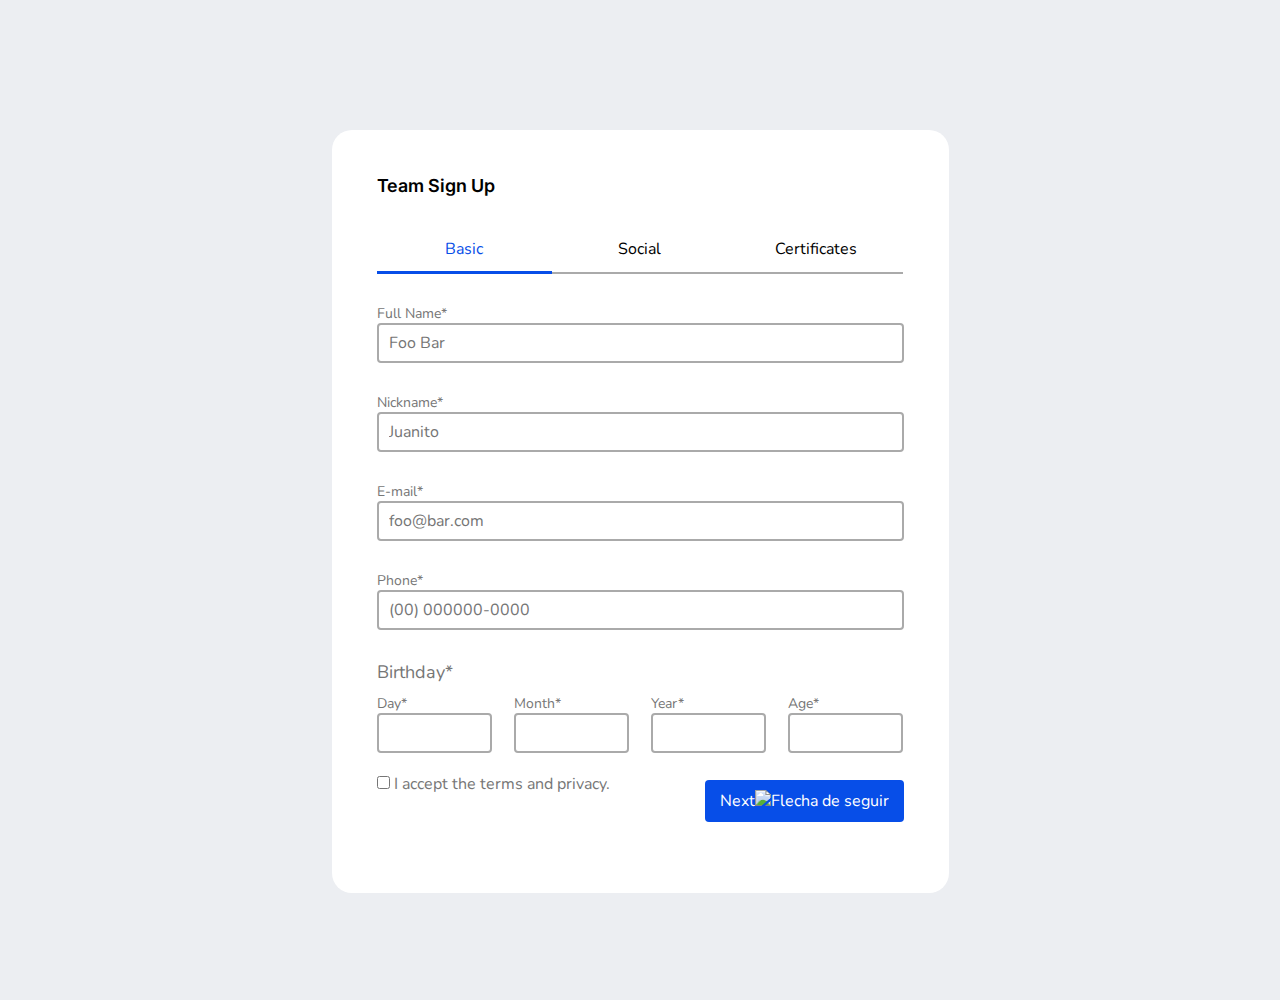
==== commit f3cf259f: "feat: tradução para o inglês" ====
--- a/index.html
+++ b/index.html
@@ -1,350 +1,199 @@
 <!DOCTYPE html>
 <html lang="pt-br">
-  <head>
-    <meta name="viewport" content="width=device-width, initial-scale=1.0" />
-    <meta charset="UTF-8" />
-    <title>Cadastro de Certificados</title>
-    <link rel="stylesheet" href="index.css" />
-    <style>
-      @import url("https://fonts.googleapis.com/css2?family=Inter:wght@600&display=swap");
-    </style>
-    <style>
-      @import url("https://fonts.googleapis.com/css2?family=Nunito&display=swap");
-    </style>
-  </head>
 
-  <body>
-    <div class="subbody">
-      <div class="modal-certificates form-card displayNone">
-        <h4>Certificates</h4>
+<head>
+  <meta name="viewport" content="width=device-width, initial-scale=1.0" />
+  <meta charset="UTF-8" />
+  <title>Cadastro de Certificados</title>
+  <link rel="stylesheet" href="index.css" />
+  <style>
+    @import url("https://fonts.googleapis.com/css2?family=Inter:wght@600&display=swap");
+  </style>
+  <style>
+    @import url("https://fonts.googleapis.com/css2?family=Nunito&display=swap");
+  </style>
+</head>
 
-        <form action="">
+<body>
+  <div class="subbody">
+    <div class="modal-certificates form-card  displayNone">
+      <h4>Certificates</h4>
+
+      <form action="">
+        <div class="formbox">
+          <p>Certificate</p>
+          <input class="input" type="url" value="" placeholder="https://www.linkedin.com/in/foo-bar-3a0560104/" />
+          <img class="heart" src="./assets/icons/Icon coracao.svg" alt="" srcset="" />
+        </div>
+        <div class="formbox">
+          <p>Certificate</p>
+          <input class="input" type="url" value="" placeholder="https://www.linkedin.com/in/foo-bar-3a0560104/" />
+          <img class="heart" src="./assets/icons/Icon coracao.svg" alt="" srcset="" />
+        </div>
+        <div class="formbox">
+          <p>Certificate</p>
+          <input class="input" type="url" value="" placeholder="https://www.linkedin.com/in/foo-bar-3a0560104/" />
+          <img class="heart" src="./assets/icons/Icon coracao.svg" alt="" srcset="" />
+        </div>
+        <div class="formbox">
+          <p>Certificate</p>
+          <input class="input" type="url" value="" placeholder="https://www.linkedin.com/in/foo-bar-3a0560104/" />
+          <img class="heart" src="./assets/icons/Icon coracao.svg" alt="" srcset="" />
+        </div>
+        <div class="formbox">
+          <p>Certificate</p>
+          <input class="input" type="url" value="" placeholder="https://www.linkedin.com/in/foo-bar-3a0560104/" />
+          <img class="heart" src="./assets/icons/Icon coracao.svg" alt="" srcset="" />
+          <img id="backbutton" src="./assets/icons/Icon Back.svg" alt="" srcset="" />
+        </div>
+      </form>
+    </div>
+    <div class="form-card">
+      <h4>Team Sign Up</h4>
+      <!-- NAVBAR TABS -->
+      <div class="tabs">
+        <div id="chooseTab1" class="chooseTabs choose" onclick="formController.clickChoice('chooseTab1')">
+          <p>Basic</p>
+        </div>
+        <div id="chooseTab2" class="chooseTabs" onclick="formController.clickChoice('chooseTab2')">
+          <p>Social</p>
+        </div>
+        <div id="chooseTab3" class="chooseTabs" onclick="formController.clickChoice('chooseTab3')">
+          <p>Certificates</p>
+        </div>
+      </div>
+      <!-- TAB 1 -->
+      <div id="tab1" class="card-inputs">
+        <!--basic-->
+        <fieldset class="grupo">
           <div class="formbox">
-            <p>Certificate</p>
-            <input
-              class="input"
-              type="url"
-              value=""
-              placeholder="https://www.linkedin.com/in/foo-bar-3a0560104/"
-            />
-            <img
-              class="heart"
-              src="./assets/icons/Icon coracao.svg"
-              alt=""
-              srcset=""
-            />
+            <p class="subtitle">Full Name*</p>
+
+            <input name="nome" type="text" id="n1" class="input input-tab1" onchange="correcaoDoDado('n1')"
+            placeholder="Foo Bar" required />
           </div>
           <div class="formbox">
-            <p>Certificate</p>
-            <input
-              class="input"
-              type="url"
-              value=""
-              placeholder="https://www.linkedin.com/in/foo-bar-3a0560104/"
-            />
-            <img
-              class="heart"
-              src="./assets/icons/Icon coracao.svg"
-              alt=""
-              srcset=""
-            />
+            <p class="subtitle">Nickname*</p>
+
+            <input name="nickname" type="text" id="nk" class="input input-tab1" onchange="correcaoDoDado('nk')"
+            placeholder="Juanito"  required />
           </div>
           <div class="formbox">
-            <p>Certificate</p>
-            <input
-              class="input"
-              type="url"
-              value=""
-              placeholder="https://www.linkedin.com/in/foo-bar-3a0560104/"
-            />
-            <img
-              class="heart"
-              src="./assets/icons/Icon coracao.svg"
-              alt=""
-              srcset=""
-            />
+            <p class="subtitle">E-mail*</p>
+
+            <input name="email" type="email" id="email" class="input input-tab1" onchange="correcaoDoDado('email')"
+            placeholder="foo@bar.com" required />
           </div>
           <div class="formbox">
-            <p>Certificate</p>
-            <input
-              class="input"
-              type="url"
-              value=""
-              placeholder="https://www.linkedin.com/in/foo-bar-3a0560104/"
-            />
-            <img
-              class="heart"
-              src="./assets/icons/Icon coracao.svg"
-              alt=""
-              srcset=""
-            />
+            <p class="subtitle">Phone*</p>
+
+            <input name="telefone" type="text" id="tel" class="input input-tab1" onchange="correcaoDoDado('tel')"
+             placeholder="(00) 000000-0000" required />
           </div>
+          <p id="birthday-text" class="subtitle">Birthday*</p>
+          <div class="birthday">
+              <div class="birthday-date"> 
+                <p class="subtitle">Day*</p>
+                <input type="number" min="01" max="31" required/>
+              </div>
+            <div class="birthday-date"> 
+              <p class="subtitle">Month*</p>
+              <input type="number" min="01" max="31" required/>
+            </div> 
+          <div class="birthday-date"> 
+            <p class="subtitle">Year*</p>
+             <input type="number" min="1940" max="2021" required/>
+          </div> 
+          <div class="birthday-date"> 
+            <p class="subtitle">Age*</p>
+             <input type="number" min="01" max="81" required/>
+          </div>
+          </div>
+
+          <p class="subtitle checkbox">
+            <input name="termos" id="frase" class="input-tab1" type="checkbox" required
+              onchange="correcaoDoDado('frase')" /> I accept the terms and privacy.
+          </p>
+        </fieldset>
+      </div>
+      <div class="card-inputs displayNone" id="midias">
+        <!--socialTab-->
+        <!-- TAB 2 -->
+
+
+        <fieldset class="grupo">
           <div class="formbox">
-            <p>Certificate</p>
-            <input
-              class="input"
-              type="url"
-              value=""
-              placeholder="https://www.linkedin.com/in/foo-bar-3a0560104/"
-            />
-            <img
-              class="heart"
-              src="./assets/icons/Icon coracao.svg"
-              alt=""
-              srcset=""
-            />
-            <img
-              id="backbutton"
-              src="./assets/icons/Icon Back.svg"
-              alt=""
-              srcset=""
-            />
+            <p class="subtitle">LinkedIn</p>
+            <input name="linkedIn" type="url" id="linkedin" class="input input-tab2"
+              placeholder="linkedin.com/in/foo-bar-3a0560104/" required />
           </div>
-        </form>
+
+          <div class="formbox">
+            <p class="subtitle">GitHub*</p>
+            <input name="Github" type="url" id="Github" class="input input-tab2"
+              placeholder="github.com/in/foo-bar-3a0560104/" required />
+          </div>
+
+
+        </fieldset>
       </div>
-      <div class="form-card">
-        <h4>Team Sign Up</h4>
-        <!-- NAVBAR TABS -->
-        <div class="tabs">
-          <div
-            id="chooseTab1"
-            class="chooseTabs choose"
-            onclick="formController.clickChoice('chooseTab1')"
-          >
-            <p>Basic</p>
+      <!-- CERTIFICATES -->
+      <!-- TAB3 -->
+      <div id="tab3" class="card-inputs displayNone">
+        <fieldset>
+          <div class="formbox">
+            <p class="subtitle">Certificates</p>
+            <input type="url" id="certificate" name="certificate" class="input input-tab3"
+              placeholder="linkedin.com/in/foo-bar-3a0560104/">
+            <img src="assets/icons/Icon coracao.svg" alt="favorito" name="favorito" class="heart">
           </div>
-          <div
-            id="chooseTab2"
-            class="chooseTabs"
-            onclick="formController.clickChoice('chooseTab2')"
-          >
-            <p>Social</p>
+
+          <div class="formbox flexflow">
+            <button id="btnmore" onclick="" class="btnDefault">
+              <img src="assets/icons/Vector.svg" alt="Sinal de mais">
+              More
+            </button>
           </div>
-          <div
-            id="chooseTab3"
-            class="chooseTabs"
-            onclick="formController.clickChoice('chooseTab3')"
-          >
-            <p>Certificates</p>
+
+          <div class="formbox">
+            <p class="subtitle">Team Name*</p>
+            <input type="url" id="teamName" name="teamName" class="input input-tab3"
+              placeholder="https://www.linkedin.com/in/foo-bar-3a0560104/" required>
           </div>
-        </div>
-        <!-- TAB 1 -->
-        <div id="tab1" class="card-inputs">
-          <!--basic-->
-          <fieldset class="grupo">
-            <div class="formbox">
-              <p class="subtitle">Nome Completo</p>
 
-              <input
-                name="nome"
-                type="text"
-                id="n1"
-                class="input input-tab1"
-                onchange="correcaoDoDado('n1')"
-                placeholder="Foo Bar"
-                required
-              />
-            </div>
-            <div class="formbox">
-              <p class="subtitle">Nickname</p>
+          <div class="formbox">
+            <p class="subtitle">Institution*</p>
+            <input type="text" id="institution" name="institution" class="input" placeholder="Universidade da Paraíba"
+              required>
+          </div>
 
-              <input
-                name="nickname"
-                type="text"
-                id="nk"
-                class="input input-tab1"
-                onchange="correcaoDoDado('nk')"
-                placeholder="Juanito"
-                required
-              />
-            </div>
-            <div class="formbox">
-              <p class="subtitle">E-mail</p>
+          <div class="formbox">
+            <p class="subtitle">Graduation*</p>
+            <input type="text" id="graduation" name="graduation" class="input" placeholder="Ciências da Computação"
+              required>
+          </div>
 
-              <input
-                name="email"
-                type="email"
-                id="email"
-                class="input input-tab1"
-                onchange="correcaoDoDado('email')"
-                placeholder="foo@bar.com"
-                required
-              />
-            </div>
-            <div class="formbox">
-              <p class="subtitle">Telefone</p>
+        </fieldset>
+      </div>
+      <div id="footerForm">
+        <button id="btnNext" onclick="formController.nextForm()" class="btnDefault">
+          Next
+          <img src="assets/icons/Trailing Icon.svg" alt="Flecha de seguir" />
+        </button>
+        <button id="btnFinish" onclick="formController.finishForm()" class="btnDefault displayNone">
+          <img src="assets/icons/Leading Icon.svg" alt="Check de confirmação" />
+          Finish
+        </button>
+      </div>
+      <!-- <input type="submit"  id="next-button" value="Next >"> -->
+    </div>
+    <!--form-card-->
+  </div>
+  <script src="js/controller/FormsController.js"></script>
+  <script src="js/services/ValidationForms.js"></script>
+  <script>
+    var formController = new FormsController();
+  </script>
+</body>
 
-              <input
-                name="telefone"
-                type="text"
-                id="tel"
-                class="input input-tab1"
-                onchange="correcaoDoDado('tel')"
-                placeholder="(00) 0 0000-0000"
-                required
-              />
-            </div>
-            <p id="birthday-text" class="subtitle">Birthday*</p>
-            <div class="birthday">
-              <div class="birthday-date">
-                <p class="subtitle">Day</p>
-                <input name="day" id="day" class="input-tab1" onchange="correcaoDoDado('day')" type="number" min="01" max="31" />
-              </div>
-
-              <div class="birthday-date">
-                <p class="subtitle">Month</p>
-                <input name="month" id="month" class="input-tab1" onchange="correcaoDoDado('month')" type="number" min="01" max="12" />
-              </div>
-              <div class="birthday-date">
-                <p class="subtitle">Year</p>
-                <input name="year" id="year" class="input-tab1" onchange="correcaoDoDado('year')" type="number" min="1921" max="2021" />
-              </div>
-              <div class="birthday-date">
-                <p class="subtitle">Age</p>
-                <input name="age" id="age" class="input-tab1" onchange="correcaoDoDado('age')" type="number" min="01" max="99" />
-              </div>
-            </div>
-
-            <p class="subtitle checkbox">
-              <input
-                name="termos"
-                id="frase"
-                class="input-tab1"
-                type="checkbox"
-                required
-                onchange="correcaoDoDado('frase')"
-              />
-              Eu li e aceito os termos de privacidade
-            </p>
-          </fieldset>
-        </div>
-        <div class="card-inputs displayNone" id="midias">
-          <!--socialTab-->
-          <!-- TAB 2 -->
-
-          <fieldset class="grupo">
-            <div class="formbox">
-              <p class="subtitle">LinkedIn</p>
-              <input
-                name="linkedIn"
-                type="url"
-                id="linkedin"
-                class="input input-tab2"
-                placeholder="https://www.linkedin.com/in/foo-bar-3a0560104/"
-                required
-                onchange="correcaoDoDado('linkedin')"
-              />
-            </div>
-
-            <div class="formbox">
-              <p class="subtitle">GitHub</p>
-              <input
-                name="Github"
-                type="url"
-                id="Github"
-                class="input input-tab2"
-                placeholder="https://github.com/foobar"
-                required
-                onchange="correcaoDoDado('Github')"
-              />
-            </div>
-          </fieldset>
-        </div>
-        <!-- CERTIFICATES -->
-        <!-- TAB3 -->
-        <div id="tab3" class="card-inputs displayNone">
-          <fieldset>
-            <div class="formbox">
-              <p class="subtitle">Certificates</p>
-              <input
-                type="url"
-                id="certificate"
-                name="certificate"
-                class="input input-tab3"
-                placeholder="https://www.linkedin.com/in/foo-bar-3a0560104/"
-              />
-              <img
-                src="assets/icons/Icon coracao.svg"
-                alt="favorito"
-                name="favorito"
-                class="heart"
-              />
-            </div>
-
-            <div class="formbox flexflow">
-              <button id="btnmore" onclick="" class="btnDefault">
-                <img src="assets/icons/Vector.svg" alt="Sinal de mais" />
-                More
-              </button>
-            </div>
-
-            <div class="formbox">
-              <p class="subtitle">Team Name*</p>
-              <input
-                type="url"
-                id="teamName"
-                name="teamName"
-                class="input input-tab3"
-                placeholder="https://www.linkedin.com/in/foo-bar-3a0560104/"
-                required
-              />
-            </div>
-
-            <div class="formbox">
-              <p class="subtitle">Institution*</p>
-              <input
-                type="text"
-                id="institution"
-                name="institution"
-                class="input"
-                placeholder="Universidade da Paraíba"
-                required
-              />
-            </div>
-
-            <div class="formbox">
-              <p class="subtitle">Graduation*</p>
-              <input
-                type="text"
-                id="graduation"
-                name="graduation"
-                class="input"
-                placeholder="Ciências da Computação"
-                required
-              />
-            </div>
-          </fieldset>
-        </div>
-        <div id="footerForm">
-          <button
-            id="btnNext"
-            onclick="formController.nextForm()"
-            class="btnDefault"
-          >
-            Next
-            <img src="assets/icons/Trailing Icon.svg" alt="Flecha de seguir" />
-          </button>
-          <button
-            id="btnFinish"
-            onclick="formController.finishForm()"
-            class="btnDefault displayNone"
-          >
-            <img
-              src="assets/icons/Leading Icon.svg"
-              alt="Check de confirmação"
-            />
-            Finish
-          </button>
-        </div>
-        <!-- <input type="submit"  id="next-button" value="Next >"> -->
-      </div>
-      <!--form-card-->
-    </div>
-    <script src="js/controller/FormsController.js"></script>
-    <script src="js/services/ValidationForms.js"></script>
-    <script>
-      var formController = new FormsController();
-      let atualYear = new Date().getFullYear();
-    </script>
-  </body>
-</html>
+</html>--- a/index.css
+++ b/index.css
@@ -137,18 +137,6 @@
   margin-top: 20px;
   font-size: 16px !important;
 }
-/* #next-button{
-width: 82px;
-height: 40px;
-background-color:#074EE8;
-border-radius: 4px;
-color: white;
-font-family: Nunito, sans-serif;
-font-size: 16px;
-bottom: 0;
-float:right;
-margin-top: 10px;
-} */
 
 .form-card {
   max-width: 617px;
@@ -267,6 +255,66 @@
 .flexflow {
   display: flex;
   justify-content: flex-end;
+}
+
+h3 {
+  color: #FFF;
+  font-weight: normal;
+  margin-bottom: 30px;
+}
+
+.fundoBlack {
+  width: 100%;
+  height: 100%;
+  background-color: rgba(0, 0, 0, 0.5);
+  position: absolute;
+  top: 0px;
+  left: 0px;
+}
+
+.popupFinish {
+  display: flex;
+  flex-flow: column;
+  align-items: center;
+  background-color: #074ee8;
+  border-radius: 5px;
+  padding: 15px;
+  position: absolute;
+  top: 50%;
+  left: 50%;
+  transform: translate(-50%, -50%);
+}
+
+.modal {
+  display: none;
+  position: fixed;
+  z-index: 1;
+  padding-top: 100px;
+  left: 0;
+  top: 0;
+  width: 100%;
+  height: 100%;
+  overflow: auto;
+  background-color: rgba(0, 0, 0, 0.4);
+  padding: 45px;
+}
+
+.modal-content {
+  max-width: 617px;
+  height: 668px;
+  width: 100%;
+
+  background-color: white;
+  margin: auto;
+  border-radius: 20px;
+  padding: 45px;
+}
+
+.close:hover,
+.close:focus {
+  color: #000;
+  text-decoration: none;
+  cursor: pointer;
 }
 
 @media only screen and (max-width: 655px) {
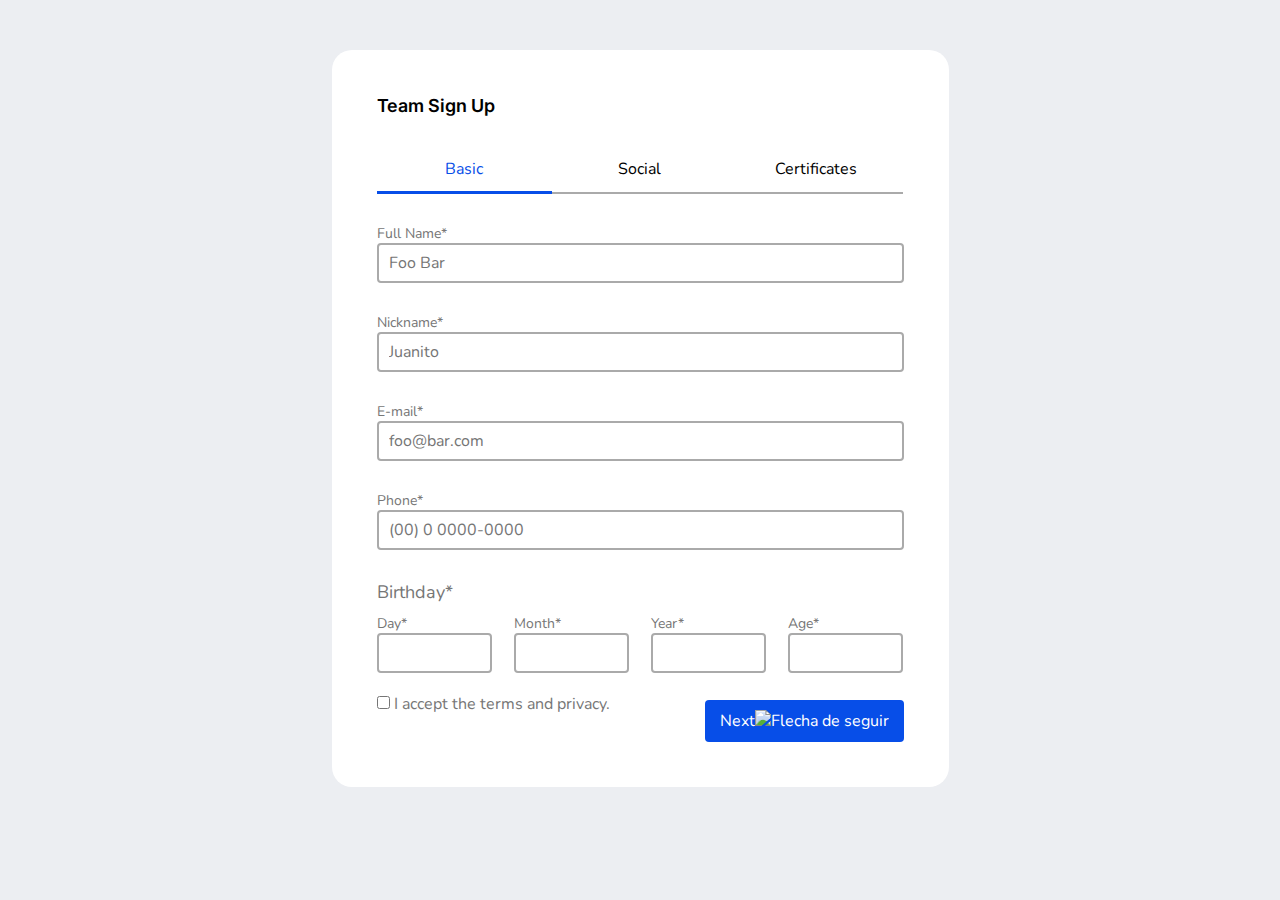
==== commit 53d20b5d: "fix: resolvendo conflitos" ====
--- a/index.html
+++ b/index.html
@@ -6,6 +6,7 @@
   <meta charset="UTF-8" />
   <title>Cadastro de Certificados</title>
   <link rel="stylesheet" href="index.css" />
+  <link rel="stylesheet" href="https://cdnjs.cloudflare.com/ajax/libs/font-awesome/4.7.0/css/font-awesome.min.css">
   <style>
     @import url("https://fonts.googleapis.com/css2?family=Inter:wght@600&display=swap");
   </style>
@@ -16,38 +17,6 @@
 
 <body>
   <div class="subbody">
-    <div class="modal-certificates form-card  displayNone">
-      <h4>Certificates</h4>
-
-      <form action="">
-        <div class="formbox">
-          <p>Certificate</p>
-          <input class="input" type="url" value="" placeholder="https://www.linkedin.com/in/foo-bar-3a0560104/" />
-          <img class="heart" src="./assets/icons/Icon coracao.svg" alt="" srcset="" />
-        </div>
-        <div class="formbox">
-          <p>Certificate</p>
-          <input class="input" type="url" value="" placeholder="https://www.linkedin.com/in/foo-bar-3a0560104/" />
-          <img class="heart" src="./assets/icons/Icon coracao.svg" alt="" srcset="" />
-        </div>
-        <div class="formbox">
-          <p>Certificate</p>
-          <input class="input" type="url" value="" placeholder="https://www.linkedin.com/in/foo-bar-3a0560104/" />
-          <img class="heart" src="./assets/icons/Icon coracao.svg" alt="" srcset="" />
-        </div>
-        <div class="formbox">
-          <p>Certificate</p>
-          <input class="input" type="url" value="" placeholder="https://www.linkedin.com/in/foo-bar-3a0560104/" />
-          <img class="heart" src="./assets/icons/Icon coracao.svg" alt="" srcset="" />
-        </div>
-        <div class="formbox">
-          <p>Certificate</p>
-          <input class="input" type="url" value="" placeholder="https://www.linkedin.com/in/foo-bar-3a0560104/" />
-          <img class="heart" src="./assets/icons/Icon coracao.svg" alt="" srcset="" />
-          <img id="backbutton" src="./assets/icons/Icon Back.svg" alt="" srcset="" />
-        </div>
-      </form>
-    </div>
     <div class="form-card">
       <h4>Team Sign Up</h4>
       <!-- NAVBAR TABS -->
@@ -69,26 +38,26 @@
           <div class="formbox">
             <p class="subtitle">Full Name*</p>
 
-            <input name="nome" type="text" id="n1" class="input input-tab1" onchange="correcaoDoDado('n1')"
-            placeholder="Foo Bar" required />
+            <input name="name" type="text" id="n1" class="input input-tab1" onchange="correcaoDoDado('n1')"
+              placeholder="Foo Bar" required />
           </div>
           <div class="formbox">
             <p class="subtitle">Nickname*</p>
 
             <input name="nickname" type="text" id="nk" class="input input-tab1" onchange="correcaoDoDado('nk')"
-            placeholder="Juanito"  required />
+              placeholder="Juanito" required />
           </div>
           <div class="formbox">
             <p class="subtitle">E-mail*</p>
 
             <input name="email" type="email" id="email" class="input input-tab1" onchange="correcaoDoDado('email')"
-            placeholder="foo@bar.com" required />
+              placeholder="foo@bar.com" required />
           </div>
           <div class="formbox">
             <p class="subtitle">Phone*</p>
 
-            <input name="telefone" type="text" id="tel" class="input input-tab1" onchange="correcaoDoDado('tel')"
-             placeholder="(00) 000000-0000" required />
+            <input name="phone" type="text" id="tel" class="input input-tab1" onchange="correcaoDoDado('tel')"
+              placeholder="(00) 0 0000-0000" required />
           </div>
           <p id="birthday-text" class="subtitle">Birthday*</p>
           <div class="birthday">
@@ -98,7 +67,7 @@
               </div>
             <div class="birthday-date"> 
               <p class="subtitle">Month*</p>
-              <input type="number" min="01" max="31" required/>
+              <input type="number" min="01" max="12" required/>
             </div> 
           <div class="birthday-date"> 
             <p class="subtitle">Year*</p>
@@ -120,12 +89,11 @@
         <!--socialTab-->
         <!-- TAB 2 -->
 
-
         <fieldset class="grupo">
           <div class="formbox">
             <p class="subtitle">LinkedIn</p>
             <input name="linkedIn" type="url" id="linkedin" class="input input-tab2"
-              placeholder="linkedin.com/in/foo-bar-3a0560104/" required />
+              placeholder="linkedin.com/in/foo-bar-3a0560104/" />
           </div>
 
           <div class="formbox">
@@ -133,8 +101,6 @@
             <input name="Github" type="url" id="Github" class="input input-tab2"
               placeholder="github.com/in/foo-bar-3a0560104/" required />
           </div>
-
-
         </fieldset>
       </div>
       <!-- CERTIFICATES -->
@@ -143,36 +109,80 @@
         <fieldset>
           <div class="formbox">
             <p class="subtitle">Certificates</p>
-            <input type="url" id="certificate" name="certificate" class="input input-tab3"
-              placeholder="linkedin.com/in/foo-bar-3a0560104/">
-            <img src="assets/icons/Icon coracao.svg" alt="favorito" name="favorito" class="heart">
+            <input type="url" id="certificate" name="certificate" class="input input-tab3 input-certificate"
+              placeholder="https://www.linkedin.com/in/foo-bar-3a0560104/" />
+            <i onclick="clickFav(this)" class="heart fa fa-heart-o" id="fav"></i>
+           
           </div>
 
           <div class="formbox flexflow">
-            <button id="btnmore" onclick="" class="btnDefault">
-              <img src="assets/icons/Vector.svg" alt="Sinal de mais">
+            <button id="myBtn" onclick="" class="btnDefault">
+              <img src="assets/icons/Vector.svg" alt="Sinal de mais" />
               More
             </button>
           </div>
 
+<!-- INICIO MODAL -->
+
+          <div id="myModal" class="modal">
+            <div class="modal-content">
+              <h4>Certificates</h4>
+
+              <form action="">
+                <div class="formbox">
+                  <p>Certificate</p>
+                  <input class="input input-certificate" type="url" value=""
+                    placeholder="https://www.linkedin.com/in/foo-bar-3a0560104/" />
+                  <i onclick="clickFav(this)" class="heart fa fa-heart-o" id="fav"></i>
+                </div>
+                <div class="formbox">
+                  <p>Certificate</p>
+                  <input class="input input-certificate" type="url" value=""
+                    placeholder="https://www.linkedin.com/in/foo-bar-3a0560104/" />
+                  <i onclick="clickFav(this)" class="heart fa fa-heart-o" id="fav"></i>
+                </div>
+                <div class="formbox">
+                  <p>Certificate</p>
+                  <input class="input input-certificate" type="url" value=""
+                    placeholder="https://www.linkedin.com/in/foo-bar-3a0560104/" />
+                  <i onclick="clickFav(this)" class="heart fa fa-heart-o" id="fav"></i>
+                </div>
+                <div class="formbox">
+                  <p>Certificate</p>
+                  <input class="input input-certificate" type="url" value=""
+                    placeholder="https://www.linkedin.com/in/foo-bar-3a0560104/" />
+                  <i onclick="clickFav(this)" class="heart fa fa-heart-o" id="fav"></i>
+                </div>
+                <div class="formbox">
+                  <p>Certificate</p>
+                  <input class="input input-certificate" type="url" value=""
+                    placeholder="https://www.linkedin.com/in/foo-bar-3a0560104/" />
+                  <i onclick="clickFav(this)" class="heart fa fa-heart-o" id="fav"></i>
+                  <img id="backbutton" class="close" src="./assets/icons/Icon Back.svg" alt="" srcset="" />
+                </div>
+              </form>
+            </div>
+          </div>
+
+<!-- FIM MODAL -->
+
           <div class="formbox">
             <p class="subtitle">Team Name*</p>
-            <input type="url" id="teamName" name="teamName" class="input input-tab3"
-              placeholder="https://www.linkedin.com/in/foo-bar-3a0560104/" required>
+            <input type="url" id="teamName" name="teamName" class="input input-tab3 input-certificate"
+              placeholder="https://www.linkedin.com/in/foo-bar-3a0560104/" required />
           </div>
 
           <div class="formbox">
             <p class="subtitle">Institution*</p>
             <input type="text" id="institution" name="institution" class="input" placeholder="Universidade da Paraíba"
-              required>
+              required />
           </div>
 
           <div class="formbox">
             <p class="subtitle">Graduation*</p>
             <input type="text" id="graduation" name="graduation" class="input" placeholder="Ciências da Computação"
-              required>
-          </div>
-
+              required />
+          </div>
         </fieldset>
       </div>
       <div id="footerForm">
@@ -185,15 +195,31 @@
           Finish
         </button>
       </div>
-      <!-- <input type="submit"  id="next-button" value="Next >"> -->
+      <!--form-card-->
+      <div class="fundoBlack displayNone">
+        <div class="popupFinish">
+          <h3>Cadastro finalizado com sucesso!</h3>
+          <img src="assets/icons/check-circle.svg" alt="Check">
+        </div>
+      </div>
     </div>
-    <!--form-card-->
-  </div>
-  <script src="js/controller/FormsController.js"></script>
-  <script src="js/services/ValidationForms.js"></script>
-  <script>
-    var formController = new FormsController();
-  </script>
-</body>
-
-</html>+    <script src="js/services/ValidationForms.js"></script>
+    <script src="js/controller/FormsController.js"></script>
+    <script>
+      var formController = new FormsController();
+      let atualYear = new Date().getFullYear();
+      window.onload = createListener();
+      function clickFav(x) {      
+        if (x.classList[x.classList.length-1] == "fa-heart") {
+          x.classList.remove('fa-heart');
+          x.classList.add('fa-heart-o');        
+        }
+        else {
+          x.classList.add('fa-heart');   
+          x.classList.remove('fa-heart-o');   
+
+        }
+      }
+    </script>
+  </body>
+</html>
--- a/index.css
+++ b/index.css
@@ -22,8 +22,8 @@
 .subbody {
   background-color: #eceef2;
   width: 100%;
-  height: 1000px;
-  padding-top: 130px;
+  min-height: 100vh;
+  padding: 50px 0;
 }
 
 .form-card {
@@ -236,6 +236,10 @@
   padding-left: 10px;
 }
 
+.input-certificate {
+  padding-right: 32px;
+}
+
 .heart {
   float: right;
   margin: -28px 10px 0 0;
@@ -258,14 +262,14 @@
 }
 
 h3 {
-  color: #FFF;
+  color: #fff;
   font-weight: normal;
   margin-bottom: 30px;
 }
 
 .fundoBlack {
   width: 100%;
-  height: 100%;
+  height: calc(100vh + 80px);
   background-color: rgba(0, 0, 0, 0.5);
   position: absolute;
   top: 0px;
@@ -319,11 +323,20 @@
 
 @media only screen and (max-width: 655px) {
   .form-card {
-    width: 95%;
+    width: 100%;
     margin: auto;
     padding: 22px;
+    height: auto;
   }
   .btnDefault {
     margin-top: 30px;
   }
-}
+
+  .card-inputs {
+    height: auto;
+  }
+  .subbody {
+    background-color: white;
+    padding-top: 0px;
+  }
+}
